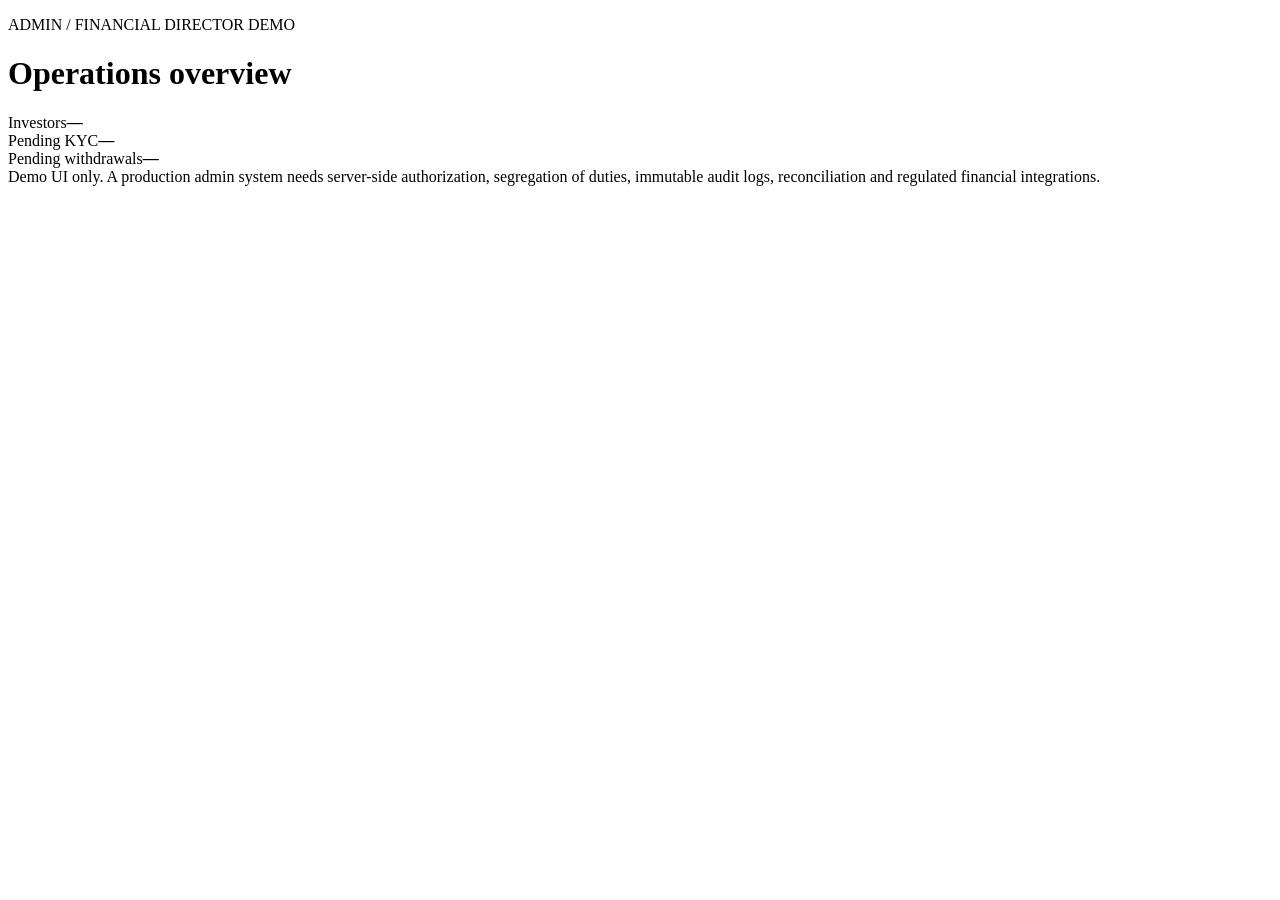
==== admin.html @ 4ce53054 "Create admin.html" ====
<!doctype html><html lang="en"><head><meta charset="utf-8"><meta name="viewport" content="width=device-width,initial-scale=1"><title>Admin Demo</title><link rel="stylesheet" href="public/styles.css"></head><body class="portal-page"><main class="dashboard"><p class="eyebrow">ADMIN / FINANCIAL DIRECTOR DEMO</p><h1>Operations overview</h1><div class="metrics"><div><span>Investors</span><strong>—</strong></div><div><span>Pending KYC</span><strong>—</strong></div><div><span>Pending withdrawals</span><strong>—</strong></div></div><div class="notice">Demo UI only. A production admin system needs server-side authorization, segregation of duties, immutable audit logs, reconciliation and regulated financial integrations.</div></main></body></html>
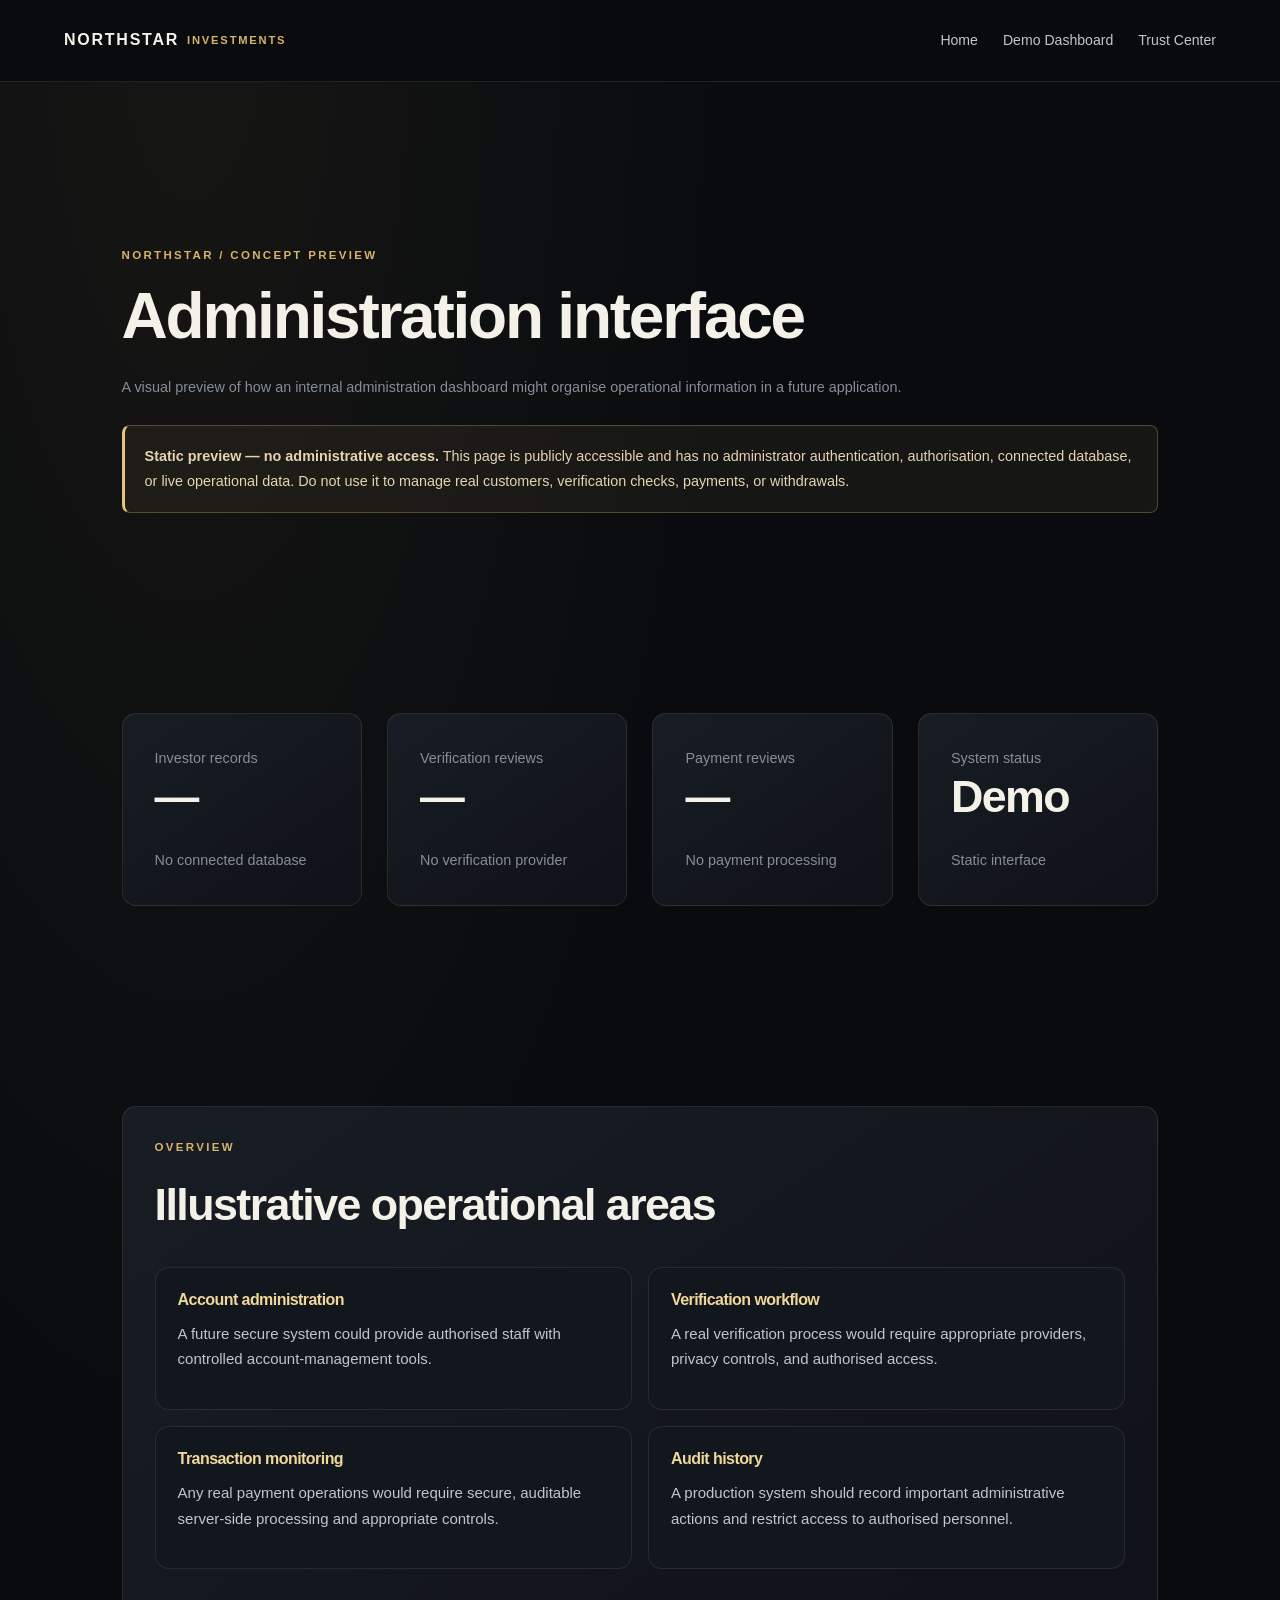
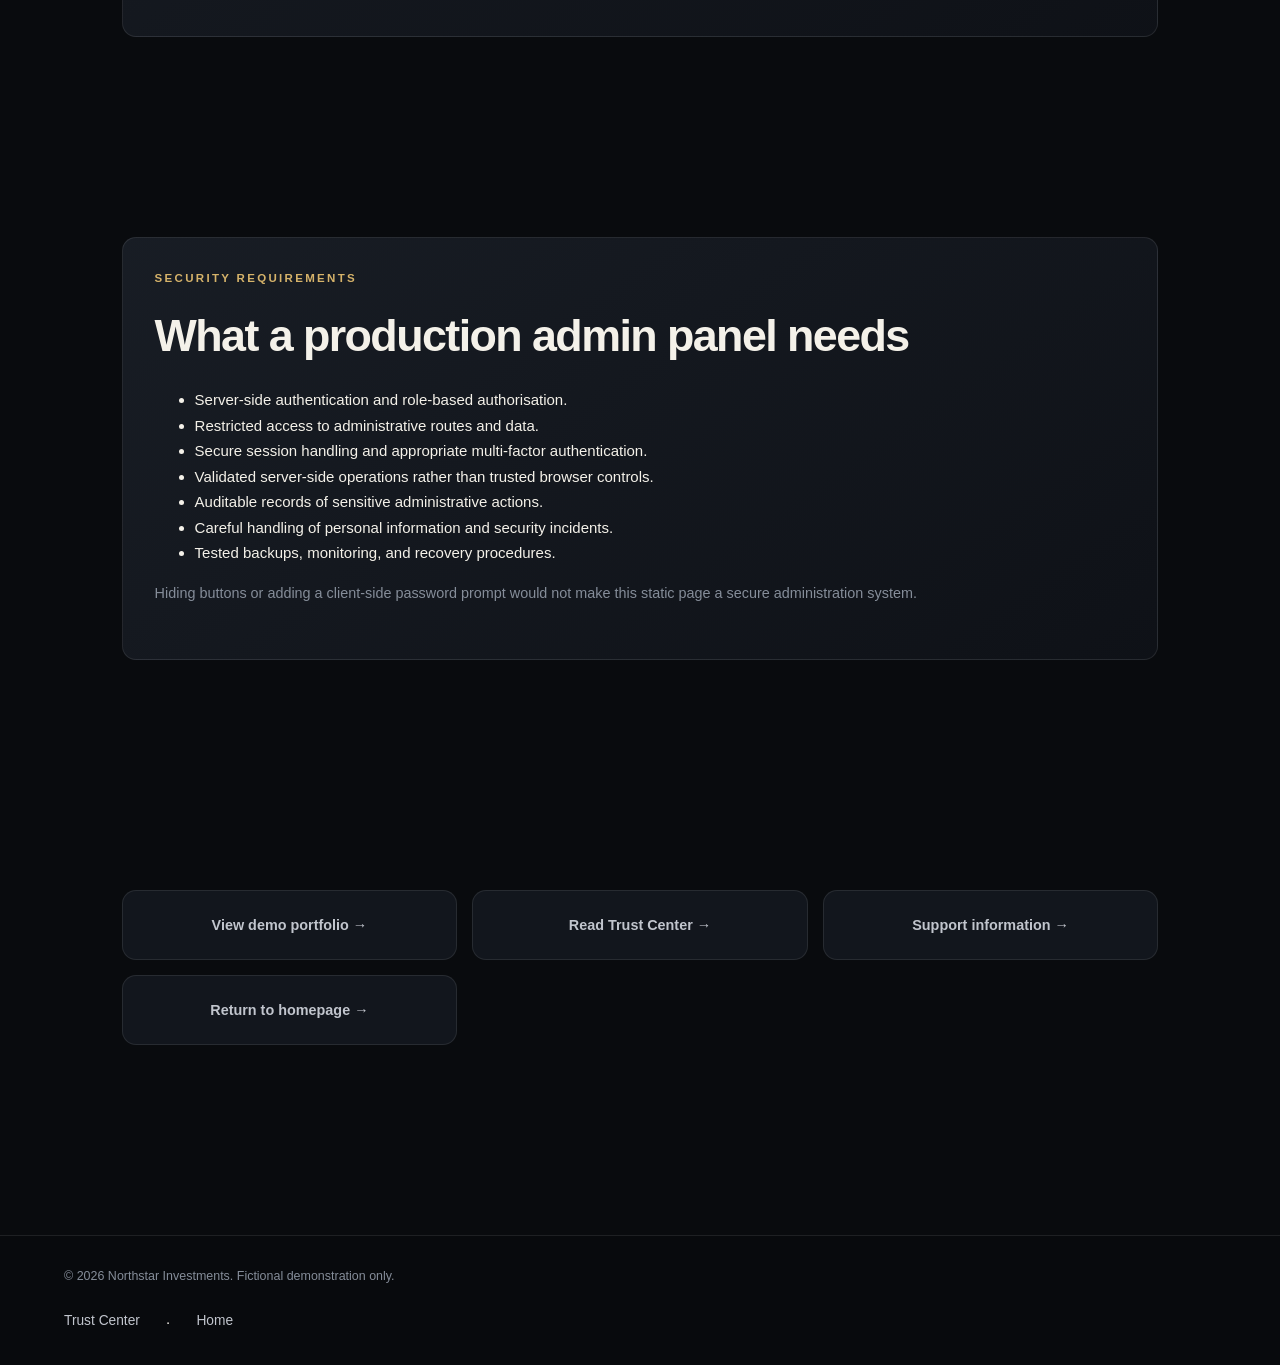
==== commit c6893d81: "Update admin.html" ====
--- a/admin.html
+++ b/admin.html
@@ -1 +1,164 @@
-<!doctype html><html lang="en"><head><meta charset="utf-8"><meta name="viewport" content="width=device-width,initial-scale=1"><title>Admin Demo</title><link rel="stylesheet" href="public/styles.css"></head><body class="portal-page"><main class="dashboard"><p class="eyebrow">ADMIN / FINANCIAL DIRECTOR DEMO</p><h1>Operations overview</h1><div class="metrics"><div><span>Investors</span><strong>—</strong></div><div><span>Pending KYC</span><strong>—</strong></div><div><span>Pending withdrawals</span><strong>—</strong></div></div><div class="notice">Demo UI only. A production admin system needs server-side authorization, segregation of duties, immutable audit logs, reconciliation and regulated financial integrations.</div></main></body></html>
+
+<!doctype html>
+<html lang="en">
+<head>
+  <meta charset="utf-8">
+  <meta name="viewport" content="width=device-width, initial-scale=1">
+  <meta name="theme-color" content="#090b0e">
+  <meta name="description" content="Preview the Northstar Investments fictional administration dashboard design.">
+  <title>Administration Preview — Northstar Investments</title>
+  <link rel="stylesheet" href="public/styles.css">
+</head>
+
+<body>
+  <header class="nav">
+    <a class="brand" href="index.html">
+      NORTHSTAR <span>INVESTMENTS</span>
+    </a>
+
+    <nav aria-label="Main navigation">
+      <a href="index.html">Home</a>
+      <a href="dashboard.html">Demo Dashboard</a>
+      <a href="trust.html">Trust Center</a>
+    </nav>
+  </header>
+
+  <main class="content">
+    <section class="section">
+      <p class="eyebrow">NORTHSTAR / CONCEPT PREVIEW</p>
+      <h1>Administration interface</h1>
+
+      <p class="muted">
+        A visual preview of how an internal administration dashboard
+        might organise operational information in a future application.
+      </p>
+
+      <div class="notice" role="note">
+        <strong>Static preview — no administrative access.</strong>
+        This page is publicly accessible and has no administrator
+        authentication, authorisation, connected database, or live
+        operational data. Do not use it to manage real customers,
+        verification checks, payments, or withdrawals.
+      </div>
+    </section>
+
+    <section class="section">
+      <div class="grid4">
+        <article class="card metric">
+          <p class="muted">Investor records</p>
+          <h2>—</h2>
+          <p class="muted">No connected database</p>
+        </article>
+
+        <article class="card metric">
+          <p class="muted">Verification reviews</p>
+          <h2>—</h2>
+          <p class="muted">No verification provider</p>
+        </article>
+
+        <article class="card metric">
+          <p class="muted">Payment reviews</p>
+          <h2>—</h2>
+          <p class="muted">No payment processing</p>
+        </article>
+
+        <article class="card metric">
+          <p class="muted">System status</p>
+          <h2>Demo</h2>
+          <p class="muted">Static interface</p>
+        </article>
+      </div>
+    </section>
+
+    <section class="section">
+      <div class="card">
+        <p class="eyebrow">OVERVIEW</p>
+        <h2>Illustrative operational areas</h2>
+
+        <div class="info-grid">
+          <div>
+            <h3>Account administration</h3>
+            <p>
+              A future secure system could provide authorised staff
+              with controlled account-management tools.
+            </p>
+          </div>
+
+          <div>
+            <h3>Verification workflow</h3>
+            <p>
+              A real verification process would require appropriate
+              providers, privacy controls, and authorised access.
+            </p>
+          </div>
+
+          <div>
+            <h3>Transaction monitoring</h3>
+            <p>
+              Any real payment operations would require secure,
+              auditable server-side processing and appropriate controls.
+            </p>
+          </div>
+
+          <div>
+            <h3>Audit history</h3>
+            <p>
+              A production system should record important administrative
+              actions and restrict access to authorised personnel.
+            </p>
+          </div>
+        </div>
+      </div>
+    </section>
+
+    <section class="section">
+      <div class="card">
+        <p class="eyebrow">SECURITY REQUIREMENTS</p>
+        <h2>What a production admin panel needs</h2>
+
+        <ul>
+          <li>Server-side authentication and role-based authorisation.</li>
+          <li>Restricted access to administrative routes and data.</li>
+          <li>Secure session handling and appropriate multi-factor authentication.</li>
+          <li>Validated server-side operations rather than trusted browser controls.</li>
+          <li>Auditable records of sensitive administrative actions.</li>
+          <li>Careful handling of personal information and security incidents.</li>
+          <li>Tested backups, monitoring, and recovery procedures.</li>
+        </ul>
+
+        <p class="muted">
+          Hiding buttons or adding a client-side password prompt would
+          not make this static page a secure administration system.
+        </p>
+      </div>
+    </section>
+
+    <section class="section">
+      <div class="quick">
+        <a href="dashboard.html">View demo portfolio →</a>
+        <a href="trust.html">Read Trust Center →</a>
+        <a href="support.html">Support information →</a>
+        <a href="index.html">Return to homepage →</a>
+      </div>
+    </section>
+  </main>
+
+  <footer class="footer">
+    <p>
+      © <span id="current-year"></span> Northstar Investments.
+      Fictional demonstration only.
+    </p>
+
+    <div>
+      <a href="trust.html">Trust Center</a>
+      &nbsp;·&nbsp;
+      <a href="index.html">Home</a>
+    </div>
+  </footer>
+
+  <script>
+    document.getElementById("current-year").textContent =
+      new Date().getFullYear();
+  </script>
+</body>
+</html>
--- a/public/styles.css
+++ b/public/styles.css
@@ -0,0 +1,1260 @@
+
+/* =========================================================
+   NORTHSTAR INVESTMENTS
+   Premium dark-and-gold simulation UI
+   File: public/styles.css
+   ========================================================= */
+
+/* ---------- 1. DESIGN TOKENS ---------- */
+
+:root {
+  color-scheme: dark;
+
+  --bg: #090b0e;
+  --bg-soft: #0e1116;
+  --surface: #12161d;
+  --surface-raised: #181d25;
+  --surface-hover: #202630;
+
+  --gold: #d6b36a;
+  --gold-light: #f0d79a;
+  --gold-dark: #9e7b37;
+
+  --text: #f4f1e9;
+  --text-soft: #c1c5cd;
+  --muted: #858d99;
+
+  --border: rgba(214, 179, 106, 0.19);
+  --border-soft: rgba(255, 255, 255, 0.09);
+
+  --success: #80cda0;
+  --warning: #e9c477;
+  --danger: #f08d8d;
+
+  --radius-sm: 8px;
+  --radius: 14px;
+  --radius-lg: 22px;
+
+  --shadow:
+    0 18px 55px rgba(0, 0, 0, 0.3);
+
+  --content-width: 1160px;
+}
+
+/* ---------- 2. RESET ---------- */
+
+* {
+  box-sizing: border-box;
+}
+
+html {
+  scroll-behavior: smooth;
+  scroll-padding-top: 95px;
+}
+
+body {
+  margin: 0;
+  min-height: 100vh;
+  background:
+    radial-gradient(
+      ellipse at 15% 0%,
+      rgba(214, 179, 106, 0.065),
+      transparent 34rem
+    ),
+    var(--bg);
+  color: var(--text);
+  font-family:
+    Inter,
+    "Segoe UI",
+    Roboto,
+    Helvetica,
+    Arial,
+    sans-serif;
+  font-size: 15px;
+  line-height: 1.7;
+  -webkit-font-smoothing: antialiased;
+}
+
+img,
+svg,
+video {
+  max-width: 100%;
+}
+
+button,
+input,
+select,
+textarea {
+  font: inherit;
+}
+
+button,
+a {
+  -webkit-tap-highlight-color: transparent;
+}
+
+a {
+  color: var(--gold-light);
+  text-decoration: none;
+  transition:
+    color 180ms ease,
+    background 180ms ease,
+    border-color 180ms ease,
+    transform 180ms ease;
+}
+
+a:hover {
+  color: #fff0c7;
+}
+
+button {
+  cursor: pointer;
+}
+
+button:disabled {
+  cursor: not-allowed;
+  opacity: 0.55;
+}
+
+::selection {
+  background: rgba(214, 179, 106, 0.35);
+  color: #fff;
+}
+
+:focus-visible {
+  outline: 2px solid var(--gold-light);
+  outline-offset: 4px;
+}
+
+/* ---------- 3. TYPOGRAPHY ---------- */
+
+h1,
+h2,
+h3,
+h4,
+p {
+  margin-top: 0;
+}
+
+h1,
+h2,
+h3,
+h4 {
+  color: var(--text);
+  line-height: 1.2;
+  letter-spacing: -0.035em;
+}
+
+h1 {
+  margin-bottom: 20px;
+  font-size: clamp(2.4rem, 6vw, 4.8rem);
+  font-weight: 600;
+}
+
+h2 {
+  margin-bottom: 24px;
+  font-size: clamp(1.8rem, 4vw, 2.8rem);
+  font-weight: 550;
+}
+
+h3 {
+  margin-bottom: 12px;
+  font-size: 1.25rem;
+  font-weight: 600;
+}
+
+p {
+  color: var(--text-soft);
+}
+
+em {
+  color: var(--gold-light);
+  font-family: Georgia, "Times New Roman", serif;
+  font-weight: 400;
+}
+
+.eyebrow {
+  margin-bottom: 14px;
+  color: var(--gold);
+  font-size: 0.72rem;
+  font-weight: 700;
+  letter-spacing: 0.2em;
+  line-height: 1.5;
+  text-transform: uppercase;
+}
+
+.lead {
+  max-width: 700px;
+  color: #c6c9d0;
+  font-size: clamp(1rem, 2vw, 1.2rem);
+  line-height: 1.85;
+}
+
+.muted {
+  color: var(--muted);
+  font-size: 0.9rem;
+}
+
+/* ---------- 4. BRAND ---------- */
+
+.brand {
+  display: inline-flex;
+  align-items: center;
+  gap: 8px;
+  color: var(--text);
+  font-size: 1rem;
+  font-weight: 800;
+  letter-spacing: 0.11em;
+  line-height: 1.4;
+  white-space: nowrap;
+}
+
+.brand span {
+  color: var(--gold);
+  font-size: 0.7em;
+  font-weight: 600;
+  letter-spacing: 0.16em;
+}
+
+.brand:hover {
+  color: var(--gold-light);
+}
+
+/* ---------- 5. NAVIGATION ---------- */
+
+.nav {
+  position: relative;
+  z-index: 10;
+  display: flex;
+  min-height: 82px;
+  align-items: center;
+  justify-content: space-between;
+  gap: 24px;
+  padding: 18px max(5%, calc((100% - var(--content-width)) / 2));
+  border-bottom: 1px solid var(--border-soft);
+  background: rgba(9, 11, 14, 0.93);
+  backdrop-filter: blur(16px);
+}
+
+.nav nav {
+  display: flex;
+  align-items: center;
+  justify-content: flex-end;
+  gap: 25px;
+  flex-wrap: wrap;
+}
+
+.nav nav a:not(.button) {
+  color: var(--text-soft);
+  font-size: 0.88rem;
+}
+
+.nav nav a:not(.button):hover {
+  color: var(--gold-light);
+}
+
+.portal-nav {
+  position: sticky;
+  top: 0;
+}
+
+/* ---------- 6. BUTTONS ---------- */
+
+.button {
+  display: inline-flex;
+  min-height: 48px;
+  align-items: center;
+  justify-content: center;
+  gap: 8px;
+  padding: 12px 22px;
+  border: 1px solid var(--gold);
+  border-radius: var(--radius-sm);
+  background: linear-gradient(
+    135deg,
+    var(--gold-light),
+    var(--gold)
+  );
+  color: #15120b;
+  font-size: 0.9rem;
+  font-weight: 750;
+  line-height: 1.4;
+  text-align: center;
+  box-shadow: 0 5px 20px rgba(214, 179, 106, 0.09);
+  transition:
+    transform 180ms ease,
+    box-shadow 180ms ease,
+    background 180ms ease;
+}
+
+.button:hover {
+  transform: translateY(-2px);
+  background: linear-gradient(
+    135deg,
+    #f7e6b7,
+    var(--gold-light)
+  );
+  color: #15120b;
+  box-shadow: 0 8px 26px rgba(214, 179, 106, 0.17);
+}
+
+.button:active {
+  transform: translateY(0);
+}
+
+.button.small {
+  min-height: 40px;
+  padding: 9px 15px;
+  font-size: 0.82rem;
+}
+
+.button.ghost {
+  border-color: rgba(214, 179, 106, 0.5);
+  background: rgba(12, 14, 18, 0.65);
+  color: var(--gold-light);
+  box-shadow: none;
+}
+
+.button.ghost:hover {
+  border-color: var(--gold-light);
+  background: rgba(214, 179, 106, 0.1);
+  color: #fff0c7;
+}
+
+/* ---------- 7. HOMEPAGE HERO ---------- */
+
+.hero {
+  position: relative;
+  display: flex;
+  min-height: min(740px, calc(100vh - 82px));
+  flex-direction: column;
+  justify-content: center;
+  overflow: hidden;
+  padding: 100px max(7%, calc((100% - 1120px) / 2)) 135px;
+  isolation: isolate;
+  border-bottom: 1px solid var(--border-soft);
+  background:
+    radial-gradient(
+      ellipse at 78% 36%,
+      rgba(214, 179, 106, 0.16),
+      transparent 25rem
+    ),
+    radial-gradient(
+      ellipse at 100% 100%,
+      rgba(88, 99, 116, 0.12),
+      transparent 35rem
+    ),
+    linear-gradient(
+      120deg,
+      #0a0c10 0%,
+      #11151c 58%,
+      #0b0d11 100%
+    );
+}
+
+.hero::before {
+  position: absolute;
+  z-index: -1;
+  top: 10%;
+  right: -8%;
+  width: min(55vw, 660px);
+  aspect-ratio: 1;
+  border: 1px solid rgba(214, 179, 106, 0.12);
+  border-radius: 50%;
+  content: "";
+  box-shadow:
+    0 0 0 65px rgba(214, 179, 106, 0.025),
+    0 0 0 130px rgba(214, 179, 106, 0.018);
+  pointer-events: none;
+}
+
+.hero-overlay {
+  position: absolute;
+  z-index: -1;
+  inset: 0;
+  background: linear-gradient(
+    90deg,
+    rgba(9, 11, 14, 0.5),
+    transparent 80%
+  );
+  pointer-events: none;
+}
+
+.hero-content {
+  position: relative;
+  z-index: 1;
+  width: 100%;
+  max-width: 760px;
+}
+
+.hero h1 {
+  margin-bottom: 24px;
+  font-size: clamp(3.3rem, 8vw, 6.5rem);
+  letter-spacing: -0.065em;
+  line-height: 1.02;
+}
+
+.hero .lead {
+  max-width: 630px;
+  margin-bottom: 32px;
+}
+
+.actions {
+  display: flex;
+  align-items: center;
+  gap: 14px;
+  flex-wrap: wrap;
+}
+
+.hero-bottom {
+  position: absolute;
+  right: 5%;
+  bottom: 0;
+  left: 5%;
+  display: flex;
+  justify-content: space-between;
+  gap: 18px;
+  padding: 22px 0;
+  border-top: 1px solid var(--border-soft);
+}
+
+.hero-bottom span {
+  color: #a6a9b0;
+  font-size: 0.68rem;
+  font-weight: 700;
+  letter-spacing: 0.14em;
+}
+
+/* ---------- 8. GENERAL SECTIONS ---------- */
+
+.section {
+  width: min(var(--content-width), 90%);
+  margin: 0 auto;
+  padding-top: 100px;
+  padding-bottom: 100px;
+}
+
+.section > .eyebrow,
+.section > h2 {
+  max-width: 760px;
+}
+
+.cards {
+  display: grid;
+  grid-template-columns: repeat(2, minmax(0, 1fr));
+  gap: 22px;
+}
+
+.card {
+  position: relative;
+  overflow: hidden;
+  padding: 32px;
+  border: 1px solid var(--border-soft);
+  border-radius: var(--radius);
+  background: linear-gradient(
+    145deg,
+    rgba(25, 30, 38, 0.96),
+    rgba(15, 18, 24, 0.96)
+  );
+  transition:
+    transform 180ms ease,
+    border-color 180ms ease,
+    background 180ms ease;
+}
+
+.card:hover {
+  transform: translateY(-4px);
+  border-color: var(--border);
+  background: linear-gradient(
+    145deg,
+    rgba(31, 36, 44, 0.98),
+    rgba(17, 20, 26, 0.98)
+  );
+}
+
+.card p {
+  margin-bottom: 22px;
+}
+
+.card > a {
+  font-weight: 650;
+}
+
+.tag {
+  display: inline-flex;
+  margin-bottom: 20px;
+  padding: 5px 10px;
+  border: 1px solid var(--border);
+  border-radius: 4px;
+  color: var(--gold-light);
+  font-size: 0.68rem;
+  font-weight: 750;
+  letter-spacing: 0.13em;
+}
+
+/* ---------- 9. SPLIT SECTION ---------- */
+
+.split {
+  display: grid;
+  grid-template-columns: 0.9fr 1.1fr;
+  align-items: start;
+  gap: 70px;
+  border-top: 1px solid var(--border-soft);
+  border-bottom: 1px solid var(--border-soft);
+}
+
+.split > div:last-child {
+  padding-top: 7px;
+}
+
+.split p {
+  font-size: 1.02rem;
+}
+
+.text-link {
+  display: inline-block;
+  margin-top: 8px;
+  font-weight: 650;
+}
+
+/* ---------- 10. LEADERSHIP ---------- */
+
+.leadership-card {
+  display: grid;
+  grid-template-columns: 145px 1fr;
+  align-items: center;
+  gap: 30px;
+  max-width: 800px;
+  padding: 30px;
+  border: 1px solid var(--border-soft);
+  border-radius: var(--radius);
+  background: var(--surface);
+}
+
+.portrait {
+  width: 145px;
+  aspect-ratio: 1;
+  border: 1px solid var(--border);
+  border-radius: 50%;
+  background:
+    radial-gradient(
+      circle at 50% 35%,
+      rgba(214, 179, 106, 0.22),
+      transparent 40%
+    ),
+    linear-gradient(145deg, #242932, #101319);
+}
+
+.leadership-card h3 {
+  margin-bottom: 6px;
+}
+
+.leadership-card p:last-child {
+  margin-bottom: 0;
+}
+
+/* ---------- 11. SECURITY / FEATURES ---------- */
+
+.grid4 {
+  display: grid;
+  grid-template-columns: repeat(4, minmax(0, 1fr));
+  gap: 25px;
+}
+
+.grid4 > div {
+  padding-top: 18px;
+  border-top: 1px solid var(--border);
+}
+
+.grid4 b {
+  display: block;
+  margin-bottom: 10px;
+  color: var(--gold-light);
+  font-size: 0.98rem;
+}
+
+.grid4 p {
+  margin-bottom: 0;
+  font-size: 0.9rem;
+}
+
+/* ---------- 12. CALL TO ACTION ---------- */
+
+.cta {
+  margin: 0;
+  padding: 80px 5%;
+  border-top: 1px solid var(--border-soft);
+  border-bottom: 1px solid var(--border-soft);
+  background:
+    radial-gradient(
+      ellipse at 50% 0%,
+      rgba(214, 179, 106, 0.11),
+      transparent 55%
+    ),
+    var(--bg-soft);
+  text-align: center;
+}
+
+.cta h2 {
+  max-width: 720px;
+  margin-right: auto;
+  margin-left: auto;
+}
+
+.cta .button {
+  margin-top: 5px;
+}
+
+/* ---------- 13. FOOTER ---------- */
+
+footer {
+  display: flex;
+  align-items: center;
+  justify-content: space-between;
+  gap: 22px;
+  flex-wrap: wrap;
+  padding: 30px max(5%, calc((100% - var(--content-width)) / 2));
+  border-top: 1px solid var(--border-soft);
+  background: #080a0d;
+}
+
+footer > div:nth-child(2) {
+  display: flex;
+  gap: 22px;
+  flex-wrap: wrap;
+}
+
+footer > div:nth-child(2) a {
+  color: var(--text-soft);
+  font-size: 0.86rem;
+}
+
+footer > div:nth-child(2) a:hover {
+  color: var(--gold-light);
+}
+
+footer p {
+  width: 100%;
+  margin: 0;
+  color: var(--muted);
+  font-size: 0.78rem;
+}
+
+/* ---------- 14. AUTHENTICATION PAGES ---------- */
+
+.auth {
+  display: flex;
+  min-height: 100vh;
+  flex-direction: column;
+  align-items: center;
+  justify-content: center;
+  gap: 30px;
+  padding: 50px 20px;
+  background:
+    radial-gradient(
+      ellipse at 50% 0%,
+      rgba(214, 179, 106, 0.1),
+      transparent 30rem
+    ),
+    var(--bg);
+}
+
+.auth > .brand {
+  margin-bottom: 3px;
+}
+
+.auth-card {
+  width: min(100%, 460px);
+  padding: 38px;
+  border: 1px solid var(--border-soft);
+  border-radius: var(--radius-lg);
+  background: rgba(18, 22, 29, 0.96);
+  box-shadow: var(--shadow);
+}
+
+.auth-card.wide {
+  width: min(100%, 760px);
+}
+
+.auth-card h1 {
+  margin-bottom: 25px;
+  font-size: clamp(2rem, 5vw, 3rem);
+}
+
+.auth-card > a:last-child {
+  display: inline-block;
+  margin-top: 18px;
+  font-size: 0.9rem;
+}
+
+/* ---------- 15. FORMS ---------- */
+
+form {
+  display: flex;
+  flex-direction: column;
+  gap: 18px;
+}
+
+label {
+  display: flex;
+  flex-direction: column;
+  gap: 8px;
+  color: var(--text-soft);
+  font-size: 0.87rem;
+  font-weight: 600;
+}
+
+input,
+select,
+textarea {
+  width: 100%;
+  min-height: 47px;
+  padding: 12px 14px;
+  border: 1px solid #303641;
+  border-radius: var(--radius-sm);
+  background: #0c0f14;
+  color: var(--text);
+  outline: none;
+  transition:
+    border-color 180ms ease,
+    box-shadow 180ms ease,
+    background 180ms ease;
+}
+
+input::placeholder,
+textarea::placeholder {
+  color: #707885;
+}
+
+input:hover,
+select:hover,
+textarea:hover {
+  border-color: #4a505b;
+}
+
+input:focus,
+select:focus,
+textarea:focus {
+  border-color: var(--gold-dark);
+  background: #10141a;
+  box-shadow: 0 0 0 3px rgba(214, 179, 106, 0.08);
+}
+
+input[type="checkbox"] {
+  width: 17px;
+  min-width: 17px;
+  min-height: 17px;
+  height: 17px;
+  accent-color: var(--gold);
+}
+
+select {
+  cursor: pointer;
+}
+
+textarea {
+  min-height: 130px;
+  resize: vertical;
+}
+
+form .button {
+  width: 100%;
+}
+
+.form-grid {
+  display: grid;
+  grid-template-columns: repeat(2, minmax(0, 1fr));
+  gap: 18px;
+}
+
+label.check {
+  flex-direction: row;
+  align-items: flex-start;
+  gap: 10px;
+  font-weight: 400;
+  line-height: 1.5;
+}
+
+label.check input {
+  margin-top: 3px;
+}
+
+/* ---------- 16. PORTAL / DASHBOARD ---------- */
+
+.portal-page {
+  min-height: 100vh;
+  background:
+    radial-gradient(
+      ellipse at 80% 0%,
+      rgba(214, 179, 106, 0.045),
+      transparent 35rem
+    ),
+    var(--bg);
+}
+
+.dashboard {
+  width: min(var(--content-width), 90%);
+  margin: 0 auto;
+  padding-top: 55px;
+  padding-bottom: 90px;
+}
+
+.welcome {
+  display: flex;
+  align-items: center;
+  justify-content: space-between;
+  gap: 20px;
+  margin-bottom: 32px;
+}
+
+.welcome h1 {
+  margin-bottom: 0;
+  font-size: clamp(2.2rem, 5vw, 3.5rem);
+}
+
+.status {
+  display: inline-flex;
+  align-items: center;
+  justify-content: center;
+  width: fit-content;
+  padding: 5px 10px;
+  border: 1px solid rgba(128, 205, 160, 0.28);
+  border-radius: 999px;
+  background: rgba(128, 205, 160, 0.08);
+  color: var(--success);
+  font-size: 0.74rem;
+  font-weight: 700;
+  line-height: 1.5;
+  white-space: nowrap;
+}
+
+.metrics {
+  display: grid;
+  grid-template-columns: repeat(3, minmax(0, 1fr));
+  gap: 18px;
+  margin-bottom: 42px;
+}
+
+.metrics > div {
+  display: flex;
+  min-height: 130px;
+  flex-direction: column;
+  justify-content: center;
+  gap: 12px;
+  padding: 25px;
+  border: 1px solid var(--border-soft);
+  border-radius: var(--radius);
+  background: linear-gradient(
+    145deg,
+    var(--surface-raised),
+    var(--surface)
+  );
+}
+
+.metrics span {
+  color: var(--muted);
+  font-size: 0.86rem;
+}
+
+.metrics strong {
+  overflow-wrap: anywhere;
+  color: var(--gold-light);
+  font-size: clamp(1.4rem, 3vw, 2rem);
+  font-weight: 650;
+  letter-spacing: -0.04em;
+  line-height: 1.3;
+  font-variant-numeric: tabular-nums;
+}
+
+.dash-section {
+  margin-bottom: 35px;
+}
+
+.section-head {
+  display: flex;
+  align-items: center;
+  justify-content: space-between;
+  gap: 20px;
+  margin-bottom: 18px;
+}
+
+.section-head h2 {
+  margin-bottom: 0;
+  font-size: 1.65rem;
+}
+
+.section-head > a {
+  font-size: 0.9rem;
+  font-weight: 650;
+}
+
+/* ---------- 17. DASHBOARD TABLE ---------- */
+
+.table {
+  overflow-x: auto;
+  border: 1px solid var(--border-soft);
+  border-radius: var(--radius);
+  background: var(--surface);
+}
+
+.tr {
+  display: grid;
+  min-width: 580px;
+  grid-template-columns: 1.35fr 1fr 1fr 0.8fr;
+  align-items: center;
+  gap: 18px;
+  padding: 18px 22px;
+  border-bottom: 1px solid var(--border-soft);
+}
+
+.tr:last-child {
+  border-bottom: 0;
+}
+
+.tr span {
+  color: var(--text-soft);
+  font-size: 0.9rem;
+}
+
+.tr span:nth-child(3) {
+  color: var(--text);
+  font-variant-numeric: tabular-nums;
+}
+
+.tr.th {
+  background: rgba(255, 255, 255, 0.025);
+}
+
+.tr.th span {
+  color: var(--muted);
+  font-size: 0.73rem;
+  font-weight: 750;
+  letter-spacing: 0.08em;
+  text-transform: uppercase;
+}
+
+/* ---------- 18. QUICK LINKS ---------- */
+
+.quick {
+  display: grid;
+  grid-template-columns: repeat(3, minmax(0, 1fr));
+  gap: 15px;
+  margin-top: 30px;
+}
+
+.quick a {
+  display: flex;
+  min-height: 70px;
+  align-items: center;
+  justify-content: center;
+  padding: 18px;
+  border: 1px solid var(--border-soft);
+  border-radius: var(--radius);
+  background: var(--surface);
+  color: var(--text-soft);
+  font-size: 0.9rem;
+  font-weight: 600;
+  text-align: center;
+}
+
+.quick a:hover {
+  border-color: var(--border);
+  background: var(--surface-raised);
+  color: var(--gold-light);
+}
+
+/* ---------- 19. CONTENT / TRUST / INVESTMENT ---------- */
+
+.content {
+  width: min(var(--content-width), 90%);
+  margin: 0 auto;
+  padding-top: 65px;
+  padding-bottom: 90px;
+}
+
+.content.narrow {
+  width: min(100% - 40px, 760px);
+}
+
+.content > .brand {
+  margin-bottom: 40px;
+}
+
+.content h1 {
+  font-size: clamp(2.4rem, 5vw, 4rem);
+}
+
+.content h3 {
+  margin-top: 30px;
+}
+
+.content h3 + p {
+  margin-bottom: 15px;
+}
+
+.info-grid {
+  display: grid;
+  grid-template-columns: repeat(2, minmax(0, 1fr));
+  gap: 16px;
+  margin: 35px 0;
+}
+
+.info-grid > div {
+  padding: 22px;
+  border: 1px solid var(--border-soft);
+  border-radius: var(--radius);
+  background: var(--surface);
+}
+
+.info-grid h3 {
+  margin-top: 0;
+  color: var(--gold-light);
+  font-size: 1rem;
+}
+
+.info-grid p {
+  margin-bottom: 0;
+}
+
+.notice {
+  margin-top: 25px;
+  padding: 18px 20px;
+  border: 1px solid rgba(233, 196, 119, 0.28);
+  border-left: 3px solid var(--warning);
+  border-radius: var(--radius-sm);
+  background: rgba(233, 196, 119, 0.06);
+  color: #e4d4b1;
+  font-size: 0.9rem;
+  line-height: 1.75;
+}
+
+/* ---------- 20. ADMIN DEMO ---------- */
+
+.portal-page .dashboard > .notice {
+  max-width: 900px;
+}
+
+/* ---------- 21. RESPONSIVE: TABLETS ---------- */
+
+@media (max-width: 900px) {
+  .nav {
+    align-items: flex-start;
+    flex-direction: column;
+    gap: 15px;
+    padding-top: 18px;
+    padding-bottom: 18px;
+  }
+
+  .nav nav {
+    width: 100%;
+    justify-content: flex-start;
+    gap: 14px 20px;
+  }
+
+  .portal-nav {
+    position: relative;
+  }
+
+  .hero {
+    min-height: 650px;
+    padding-top: 90px;
+    padding-bottom: 145px;
+  }
+
+  .hero::before {
+    top: 22%;
+    right: -28%;
+    width: 75vw;
+  }
+
+  .split {
+    grid-template-columns: 1fr;
+    gap: 15px;
+  }
+
+  .split > div:last-child {
+    padding-top: 0;
+  }
+
+  .grid4 {
+    grid-template-columns: repeat(2, minmax(0, 1fr));
+  }
+
+  .metrics {
+    gap: 12px;
+  }
+
+  .metrics > div {
+    padding: 20px;
+  }
+}
+
+/* ---------- 22. RESPONSIVE: MOBILE ---------- */
+
+@media (max-width: 600px) {
+  body {
+    font-size: 14px;
+  }
+
+  .brand {
+    font-size: 0.9rem;
+  }
+
+  .nav {
+    padding-right: 5%;
+    padding-left: 5%;
+  }
+
+  .nav nav {
+    gap: 10px 15px;
+  }
+
+  .nav nav a:not(.button) {
+    font-size: 0.82rem;
+  }
+
+  .nav nav .button {
+    min-height: 38px;
+    padding: 8px 12px;
+    font-size: 0.78rem;
+  }
+
+  .hero {
+    min-height: 620px;
+    padding: 75px 6% 150px;
+  }
+
+  .hero h1 {
+    font-size: clamp(3rem, 14vw, 4.6rem);
+  }
+
+  .hero .lead {
+    font-size: 1rem;
+  }
+
+  .hero-bottom {
+    right: 6%;
+    left: 6%;
+    justify-content: flex-start;
+    gap: 12px 20px;
+    flex-wrap: wrap;
+  }
+
+  .hero-bottom span {
+    font-size: 0.61rem;
+  }
+
+  .actions {
+    align-items: stretch;
+    flex-direction: column;
+  }
+
+  .actions .button {
+    width: 100%;
+  }
+
+  .section {
+    width: 88%;
+    padding-top: 70px;
+    padding-bottom: 70px;
+  }
+
+  .cards {
+    grid-template-columns: 1fr;
+  }
+
+  .card {
+    padding: 25px;
+  }
+
+  .grid4 {
+    grid-template-columns: 1fr;
+    gap: 22px;
+  }
+
+  .leadership-card {
+    grid-template-columns: 1fr;
+    padding: 24px;
+  }
+
+  .portrait {
+    width: 100px;
+  }
+
+  .cta {
+    padding: 65px 6%;
+  }
+
+  footer {
+    align-items: flex-start;
+    flex-direction: column;
+    padding: 28px 6%;
+  }
+
+  footer > div:nth-child(2) {
+    gap: 12px 20px;
+  }
+
+  .auth {
+    justify-content: flex-start;
+    padding: 35px 16px;
+  }
+
+  .auth-card {
+    padding: 25px 20px;
+    border-radius: var(--radius);
+  }
+
+  .form-grid {
+    grid-template-columns: 1fr;
+  }
+
+  .dashboard {
+    width: 90%;
+    padding-top: 38px;
+    padding-bottom: 65px;
+  }
+
+  .welcome {
+    align-items: flex-start;
+    flex-direction: column;
+    gap: 15px;
+  }
+
+  .metrics {
+    grid-template-columns: 1fr;
+  }
+
+  .metrics > div {
+    min-height: 105px;
+  }
+
+  .quick {
+    grid-template-columns: 1fr;
+  }
+
+  .content {
+    padding-top: 42px;
+    padding-bottom: 65px;
+  }
+
+  .info-grid {
+    grid-template-columns: 1fr;
+  }
+
+  .notice {
+    padding: 15px;
+  }
+}
+
+/* ---------- 23. REDUCED MOTION ---------- */
+
+@media (prefers-reduced-motion: reduce) {
+  *,
+  *::before,
+  *::after {
+    scroll-behavior: auto !important;
+    animation-duration: 0.01ms !important;
+    animation-iteration-count: 1 !important;
+    transition-duration: 0.01ms !important;
+  }
+}
